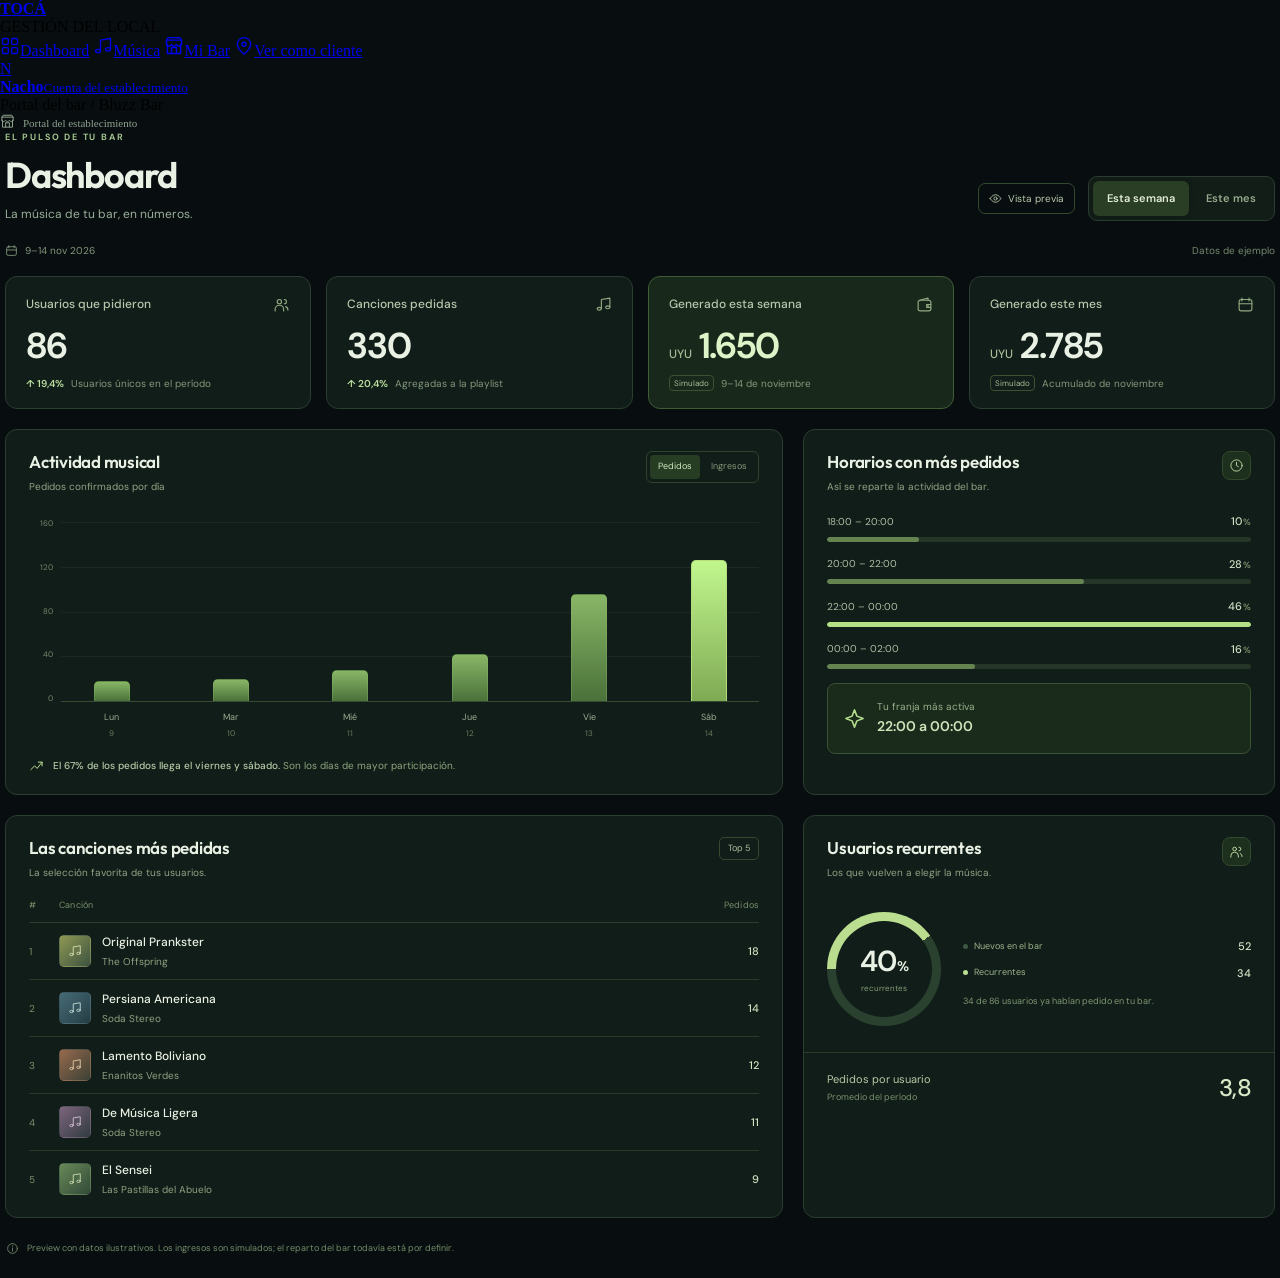
==== web/prototypes/bar-dashboard/index.html @ 9c39b64e "Add interactive preview of the venue metrics dashboard" ====
<!doctype html>
<html lang="es">
<head>
  <meta charset="utf-8">
  <meta name="viewport" content="width=device-width,initial-scale=1,viewport-fit=cover">
  <meta name="theme-color" content="#080e10">
  <title>Dashboard del bar · Preview TOCÁ</title>
  <link rel="icon" href="/assets/icon.svg">
  <link rel="stylesheet" href="/styles.css">
  <link rel="stylesheet" href="/toca.css?v=admin-width-1">
  <link rel="stylesheet" href="styles.css">
</head>
<body>
  <div class="toca-admin-frame">
    <aside class="toca-admin-sidebar" aria-label="Portal del bar">
      <a class="toca-brand" href="/#/explore"><img src="/assets/icon.svg" alt=""><strong>TOCÁ</strong></a>
      <div class="toca-nav-caption">GESTIÓN DEL LOCAL</div>
      <nav class="toca-admin-menu">
        <a class="selected" href="./" aria-current="page"><span data-icon="dashboard"></span>Dashboard</a>
        <a href="/#/admin/music"><span data-icon="music"></span>Música</a>
        <a href="/#/admin/profile"><span data-icon="bar"></span>Mi Bar</a>
        <a href="/#/explore"><span data-icon="pin"></span>Ver como cliente</a>
      </nav>
      <div class="toca-admin-session"><a class="toca-admin-bottom toca-account-trigger" href="/#/admin/account"><span class="toca-admin-avatar">N</span><div><strong>Nacho</strong><small>Cuenta del establecimiento</small></div></a></div>
    </aside>
    <div class="toca-admin-body">
      <header class="toca-admin-top"><div class="toca-admin-breadcrumb">Portal del bar <span>/</span> Bluzz Bar</div><div class="ba-portal-label"><span data-icon="bar"></span>Portal del establecimiento</div></header>
      <main class="toca-admin-content">
        <div class="ba-page">
          <div class="ba-heading">
            <div><div class="ba-eyebrow">EL PULSO DE TU BAR</div><h1>Dashboard</h1><p>La música de tu bar, en números.</p></div>
            <div class="ba-heading-tools"><span class="ba-preview"><span data-icon="eye"></span>Vista previa</span><div class="ba-period" role="group" aria-label="Período de actividad"><button type="button" data-period="week" aria-pressed="true">Esta semana</button><button type="button" data-period="month" aria-pressed="false">Este mes</button></div></div>
          </div>
          <div class="ba-context"><span><span data-icon="calendar"></span><span data-date-range></span></span><span>Datos de ejemplo</span></div>
          <section class="ba-kpis" aria-label="Métricas principales" id="kpis"></section>
          <div class="ba-main-grid">
            <section class="ba-panel ba-activity" aria-labelledby="activity-title">
              <header class="ba-panel-heading"><div><h2 id="activity-title">Actividad musical</h2><p data-chart-subtitle>Pedidos confirmados por día</p></div><div class="ba-metric-switch" role="group" aria-label="Métrica del gráfico"><button type="button" data-chart-metric="requests" aria-pressed="true">Pedidos</button><button type="button" data-chart-metric="income" aria-pressed="false">Ingresos</button></div></header>
              <div class="ba-chart" id="activity-chart" aria-label="Evolución diaria"></div>
              <div class="ba-chart-insight"><span data-icon="trend"></span><p data-chart-insight></p></div>
            </section>
            <section class="ba-panel ba-hours" aria-labelledby="hours-title"><header class="ba-panel-heading"><div><h2 id="hours-title">Horarios con más pedidos</h2><p>Así se reparte la actividad del bar.</p></div><span class="ba-panel-icon" data-icon="clock"></span></header><div id="hours"></div><div class="ba-hours-note"><span data-icon="spark"></span><span>Tu franja más activa<br><strong>22:00 a 00:00</strong></span></div></section>
          </div>
          <div class="ba-bottom-grid">
            <section class="ba-panel" aria-labelledby="songs-title"><header class="ba-panel-heading"><div><h2 id="songs-title">Las canciones más pedidas</h2><p>La selección favorita de tus usuarios.</p></div><span class="ba-tag">Top 5</span></header><div class="ba-song-table"><div class="ba-song-table-head"><span>#</span><span>Canción</span><span>Pedidos</span></div><div id="top-songs"></div></div></section>
            <section class="ba-panel ba-audience" aria-labelledby="audience-title"><header class="ba-panel-heading"><div><h2 id="audience-title">Usuarios recurrentes</h2><p>Los que vuelven a elegir la música.</p></div><span class="ba-panel-icon" data-icon="users"></span></header><div id="audience"></div></section>
          </div>
          <footer class="ba-note"><span data-icon="info"></span><p>Preview con datos ilustrativos. Los ingresos son simulados; el reparto del bar todavía está por definir.</p></footer>
        </div>
      </main>
    </div>
  </div>
  <nav class="ba-mobile-nav" aria-label="Portal del bar"><a class="selected" href="./" aria-current="page"><span data-icon="dashboard"></span>Dashboard</a><a href="/#/admin/music"><span data-icon="music"></span>Música</a><a href="/#/admin/profile"><span data-icon="bar"></span>Mi Bar</a></nav>
  <script src="app.js"></script>
</body>
</html>
---- web/prototypes/bar-dashboard/styles.css ----
@import url('https://fonts.googleapis.com/css2?family=DM+Sans:wght@400;500;600;650;700;800&family=Outfit:wght@500;600;650;700;800&display=swap');

body{margin:0;background:#080e10}.ba-page{--ba-panel:#111d18;--ba-line:#2b3c30;--ba-text:#e9f1e5;--ba-muted:#9aae99;--ba-accent:#c1f68d;max-width:var(--admin-page-width,1270px);margin:auto;color:var(--ba-text);font:14px/1.5 'DM Sans',sans-serif;min-width:0;padding-bottom:20px}.ba-page *{box-sizing:border-box}.ba-page h1,.ba-page h2,.ba-page p{margin:0}.ba-page button{font:inherit;cursor:pointer}.ba-page svg{display:block;flex:none}.ba-page [hidden]{display:none!important}.ba-page :is(button,a):focus-visible{outline:2px solid var(--ba-accent);outline-offset:4px}.toca-admin-sidebar svg{display:block;width:20px;height:20px}.toca-admin-menu a>span{display:inline-flex}.ba-portal-label{display:flex;align-items:center;gap:8px;color:#8ea28e;font-size:11px}.ba-portal-label svg{width:15px;height:15px}.ba-heading{display:flex;align-items:end;justify-content:space-between;gap:24px;margin-bottom:20px}.ba-eyebrow{font-size:9px;font-weight:650;letter-spacing:1.8px;color:#a9ca92}.ba-heading h1{font:650 36px/1.15 'Outfit','DM Sans',sans-serif;letter-spacing:-1.2px;margin:9px 0 10px}.ba-heading p{font-size:12px;color:var(--ba-muted)}.ba-heading-tools{display:flex;align-items:center;gap:13px;padding-bottom:2px}.ba-preview{display:inline-flex;align-items:center;gap:6px;padding:7px 10px;border:1px solid #34482e;border-radius:7px;font-size:10px;color:#b8c8ab;white-space:nowrap}.ba-preview svg{width:13px;height:13px}.ba-period{display:flex;gap:3px;padding:4px;background:#111d16;border:1px solid var(--ba-line);border-radius:9px}.ba-period button{border:0;background:none;color:#97ab8e;font-size:11px;font-weight:600;padding:9px 14px;border-radius:6px;white-space:nowrap}.ba-period button[aria-pressed=true]{color:#e2edda;background:#2a3e25;box-shadow:0 1px 5px #0002}.ba-period button:hover{color:#e5f3dc}.ba-context{display:flex;align-items:center;justify-content:space-between;color:#82977b;font-size:10px;margin-bottom:18px}.ba-context>span:first-child{display:flex;align-items:center;gap:7px}.ba-context svg{width:13px;height:13px}.ba-context>span:last-child{color:#74886d}

.ba-kpis{display:grid;grid-template-columns:repeat(4,minmax(0,1fr));gap:15px;margin-bottom:20px}.ba-kpi{min-width:0;padding:19px 20px 17px;border:1px solid var(--ba-line);border-radius:12px;background:var(--ba-panel)}.ba-kpi-highlight{background:#18291b;border-color:#405c34}.ba-kpi-top{display:flex;align-items:start;justify-content:space-between;gap:10px}.ba-kpi-top h2{font:500 12px/1.4 'DM Sans',sans-serif;color:#b7c8ae;letter-spacing:0}.ba-kpi-top>span{display:grid;place-items:center;color:#92aa81}.ba-kpi-top svg{width:17px;height:17px}.ba-value{display:flex;align-items:baseline;gap:7px;margin:12px 0 9px;font-size:36px;font-weight:650;letter-spacing:-1.2px;line-height:1.15;font-variant-numeric:tabular-nums;white-space:nowrap}.ba-value small{font-size:12px;letter-spacing:.2px;font-weight:500;color:#a5bc98}.ba-kpi-highlight .ba-value{color:#dcf4c7}.ba-kpi-detail{display:flex;align-items:center;flex-wrap:wrap;gap:5px 7px;font-size:10px;color:#82987c;min-height:16px}.ba-growth{color:#bcdf9e;font-size:10px;font-weight:600;white-space:nowrap}.ba-simulated{color:#a7bc96;border:1px solid #3b5131;border-radius:4px;padding:1px 4px;font-size:8px}

.ba-main-grid,.ba-bottom-grid{display:grid;grid-template-columns:minmax(0,1.65fr) minmax(0,1fr);gap:20px;margin-bottom:20px}.ba-panel{min-width:0;border:1px solid var(--ba-line);background:var(--ba-panel);border-radius:12px}.ba-panel-heading{display:flex;align-items:start;justify-content:space-between;gap:15px;padding:21px 23px 18px}.ba-panel-heading h2{font:600 17px/1.35 'Outfit','DM Sans',sans-serif;letter-spacing:-.25px}.ba-panel-heading p{margin-top:5px;font-size:10px;line-height:1.6;color:#8fa386}.ba-panel-icon{display:grid;place-items:center;width:29px;height:29px;background:#1d301d;border:1px solid #34482d;border-radius:8px;color:#b5d09d}.ba-panel-icon svg{width:15px;height:15px}.ba-metric-switch{display:flex;gap:3px;border:1px solid #2e432d;border-radius:6px;padding:3px}.ba-metric-switch button{padding:5px 8px;border:0;background:transparent;border-radius:4px;color:#82977a;font-size:9px}.ba-metric-switch button[aria-pressed=true]{color:#d1e6bf;background:#263c23}.ba-tag{display:inline-flex;align-items:center;padding:4px 8px;border:1px solid #35492e;border-radius:5px;color:#acbf9f;font-size:9px}

.ba-chart{display:grid;grid-template-columns:32px minmax(0,1fr);gap:8px;padding:4px 23px 0 15px}.ba-y-axis{display:flex;flex-direction:column;justify-content:space-between;align-items:end;height:187px;color:#73876e;font-size:8px;font-variant-numeric:tabular-nums;padding-top:0}.ba-chart-content{min-width:0}.ba-plot{position:relative;display:grid;grid-template-columns:repeat(var(--days),minmax(0,1fr));gap:clamp(5px,1.5vw,18px);height:180px;margin-top:5px;border-bottom:1px solid #374a32;background:repeating-linear-gradient(to top,transparent 0,transparent calc(25% - 1px),#2b3d2c66 calc(25% - 1px),#2b3d2c66 25%)}.ba-bar-column{display:flex;align-items:end;justify-content:center;min-width:0}.ba-page .ba-bar{position:relative;width:min(100%,36px);height:max(4px,var(--height));padding:0;border:1px solid #8cba6655;border-bottom:0;border-radius:5px 5px 0 0;background:linear-gradient(0deg,#4a713a,#88b666);transition:filter 130ms ease}.ba-page .ba-bar-peak{background:linear-gradient(0deg,#7faa54,#c1f68d);border-color:#b4de7c}.ba-page .ba-bar:hover,.ba-page .ba-bar:focus-visible{filter:brightness(1.25)}.ba-page .ba-bar:focus-visible{outline-offset:2px}.ba-x-axis{display:grid;grid-template-columns:repeat(var(--days),minmax(0,1fr));gap:clamp(5px,1.5vw,18px);margin-top:9px;text-align:center;font-size:9px;color:#9aac91}.ba-x-axis small{display:block;font-size:8px;color:#667d5e;margin-top:2px}.ba-chart-insight{display:flex;align-items:start;gap:9px;padding:18px 23px 20px;color:#8da57f;font-size:10px;line-height:1.7}.ba-chart-insight svg{width:15px;height:15px;margin-top:2px;color:#bddf9b}.ba-chart-insight strong{font-weight:500;color:#b5cba7}.ba-tooltip{position:absolute;z-index:3;transform:translateX(-50%);width:max-content;max-width:180px;padding:9px 11px;border:1px solid #4b6540;border-radius:7px;background:#21331f;box-shadow:0 5px 20px #0005;font-size:10px;pointer-events:none;color:#c7dbb8}.ba-tooltip strong,.ba-tooltip span{display:block}.ba-tooltip strong{font-weight:600;color:#e9f4df;margin-bottom:3px}

#hours{padding:0 23px}.ba-hour{margin:0 0 14px}.ba-hour>div:first-child{display:flex;align-items:center;justify-content:space-between;margin-bottom:7px;font-size:10px;color:#afc0a6}.ba-hour strong{font-size:11px;font-weight:500;color:#cfdfc3;font-variant-numeric:tabular-nums}.ba-hour strong small{font-size:9px;margin-left:1px;color:#829b75}.ba-hour-track{height:5px;background:#253527;border-radius:5px;overflow:hidden}.ba-hour-track>span{display:block;height:100%;background:#658450;border-radius:5px}.ba-hour-track>.peak{background:#b4df85}.ba-hours-note{display:flex;align-items:center;gap:11px;padding:14px 15px;margin:8px 23px 20px;border:1px solid #3b5330;border-radius:8px;background:#1a2b1b;color:#98b08b;font-size:10px;line-height:1.7}.ba-hours-note svg{width:23px;height:23px;color:#b6dc8e}.ba-hours-note strong{display:block;color:#d0e4bb;font-weight:600;font-size:14px}

.ba-song-table{padding:0 23px 10px}.ba-song-table-head,.ba-song-row{display:grid;grid-template-columns:18px minmax(0,1fr) 48px;gap:12px;align-items:center}.ba-song-table-head{font-size:9px;letter-spacing:.2px;color:#748d6c;padding-bottom:10px;border-bottom:1px solid #2c3d2d}.ba-song-table-head>span:last-child{text-align:right}.ba-song-row{padding:10px 0;border-bottom:1px solid #273b2b}.ba-song-row:last-child{border-bottom:0}.ba-rank{font-size:10px;color:#78916e;font-variant-numeric:tabular-nums}.ba-song-info{display:flex;align-items:center;gap:11px;min-width:0}.ba-song-info>div:last-child{min-width:0}.ba-song-info strong{display:block;font-size:12px;font-weight:500;white-space:nowrap;text-overflow:ellipsis;overflow:hidden}.ba-song-info small{display:block;font-size:10px;color:#8ea282;margin-top:3px;white-space:nowrap;overflow:hidden;text-overflow:ellipsis}.ba-record{display:grid;place-items:center;flex:none;width:32px;height:32px;border-radius:5px;background:linear-gradient(135deg,#8e9853,#3d5341);color:#e1e8b6;border:1px solid #ffffff0c}.ba-record svg{width:14px;height:14px;opacity:.9}.ba-record-1{background:linear-gradient(135deg,#456b77,#263d43);color:#c8e7e0}.ba-record-2{background:linear-gradient(135deg,#966a4d,#3c4035);color:#ecd1ad}.ba-record-3{background:linear-gradient(135deg,#7c647d,#323c40);color:#dac9df}.ba-record-4{background:linear-gradient(135deg,#698958,#314a38);color:#d7e3b6}.ba-song-count{text-align:right;font-size:11px;font-weight:500;color:#cfe3bf;font-variant-numeric:tabular-nums}.ba-audience-main{display:flex;align-items:center;gap:22px;padding:13px 23px 26px}.ba-donut{width:114px;height:114px;flex:none;padding:9px;border-radius:50%;background:conic-gradient(#badd8f var(--percentage),#2b4130 0);transform:rotate(-90deg)}.ba-donut>div{display:flex;align-items:center;justify-content:center;flex-direction:column;width:100%;height:100%;border-radius:50%;background:#111d18;transform:rotate(90deg)}.ba-donut strong{font-size:29px;font-weight:600;letter-spacing:-1px;line-height:1.2}.ba-donut strong small{font-size:14px;margin-left:1px;letter-spacing:0}.ba-donut>div>span{font-size:8px;color:#849e77;margin-top:3px}.ba-audience-legend{flex:1;min-width:0}.ba-audience-legend>div{display:flex;gap:6px;align-items:center;font-size:9px;margin:10px 0;color:#9db48e}.ba-audience-legend i{width:5px;height:5px;border-radius:50%;background:#3c5841;flex:none}.ba-audience-legend .returning{background:#badd8f}.ba-audience-legend strong{margin-left:auto;font-size:11px;font-weight:500;color:#d6e5c9}.ba-audience-legend p{font-size:9px;line-height:1.8;color:#7e9773;margin-top:12px}.ba-average{display:flex;justify-content:space-between;align-items:center;padding:17px 23px;border-top:1px solid #2b3c2c}.ba-average span{display:block;font-size:11px;color:#b5cba6}.ba-average small{display:block;font-size:9px;color:#78916e;margin-top:3px}.ba-average strong{font-size:24px;font-weight:500;color:#d8e9c7;letter-spacing:-.7px}.ba-note{display:flex;gap:8px;align-items:start;color:#738c6a;font-size:9px;line-height:1.8;padding:2px 1px}.ba-note svg{width:13px;height:13px;margin-top:2px}.ba-mobile-nav{display:none}

@media(min-width:1600px){.ba-heading h1{font-size:40px}.ba-plot{height:207px}.ba-y-axis{height:214px}.ba-audience-main{gap:28px}.ba-kpi{padding:23px}.ba-value{font-size:40px}}
@media(max-width:1150px){.ba-kpis{gap:11px}.ba-kpi{padding:16px 15px}.ba-kpi-top h2{font-size:11px}.ba-value{font-size:31px}.ba-main-grid,.ba-bottom-grid{grid-template-columns:minmax(0,1.4fr) minmax(0,1fr);gap:14px}.ba-panel-heading{padding:19px 17px 16px}.ba-panel-heading h2{font-size:15px}.ba-panel-heading p{font-size:9px}.ba-audience-main{padding:12px 17px 23px;gap:13px}.ba-donut{width:94px;height:94px;padding:8px}.ba-donut strong{font-size:25px}.ba-heading-tools{gap:8px}.ba-period button{padding:8px 10px}.ba-preview{font-size:9px}}
@media(max-width:1000px){.ba-kpis{grid-template-columns:repeat(2,minmax(0,1fr))}.ba-heading-tools{align-items:end;flex-direction:column}.ba-context{margin-top:5px}.ba-main-grid,.ba-bottom-grid{grid-template-columns:minmax(0,1fr)}.ba-hours{display:grid;grid-template-columns:1fr 1fr}.ba-hours>.ba-panel-heading{grid-column:1/-1;padding-bottom:13px}.ba-hours-note{align-self:center;margin:0 20px 18px 0}.ba-audience-main{padding:12px 23px 26px;gap:30px}.ba-donut{width:114px;height:114px}.ba-audience-legend{max-width:320px}.ba-heading h1{font-size:33px}}
@media(max-width:760px){.toca-admin-content{padding:26px 18px 100px!important}.toca-admin-top{padding:0 18px}.ba-portal-label{display:none}.ba-heading{gap:12px;align-items:start;margin-bottom:17px}.ba-heading h1{font-size:30px;margin:8px 0}.ba-heading p{font-size:11px;max-width:190px}.ba-eyebrow{font-size:8px;letter-spacing:1.3px}.ba-heading-tools{gap:8px}.ba-preview{padding:5px 7px;font-size:8px}.ba-preview svg{width:11px;height:11px}.ba-period{gap:0;padding:3px}.ba-period button{font-size:9px;padding:8px 9px}.ba-context{font-size:9px}.ba-context svg{width:12px;height:12px}.ba-kpis{gap:10px;margin-bottom:14px}.ba-kpi{padding:15px 14px}.ba-kpi-top h2{font-size:11px;max-width:110px}.ba-kpi-top svg{width:14px;height:14px}.ba-value{font-size:30px;margin:11px 0 9px;gap:5px}.ba-value small{font-size:10px}.ba-kpi-detail{font-size:9px;gap:4px 5px}.ba-growth{font-size:9px}.ba-main-grid,.ba-bottom-grid{gap:14px;margin-bottom:14px}.ba-panel-heading{padding:18px 16px 16px;gap:10px}.ba-panel-heading h2{font-size:16px}.ba-panel-heading p{font-size:10px}.ba-metric-switch button{font-size:9px;padding:5px 7px}.ba-chart{padding-right:17px;padding-left:7px;grid-template-columns:25px minmax(0,1fr);gap:8px}.ba-plot{height:175px;gap:8px}.ba-y-axis{height:182px}.ba-x-axis{gap:8px}.ba-chart-insight{padding:17px 17px 19px;font-size:10px}.ba-hours{display:block}.ba-hours-note{margin:6px 17px 18px;padding:12px 14px}.ba-hours-note>span:last-child{display:flex;gap:12px;align-items:center;justify-content:space-between;flex:1}.ba-hours-note br{display:none}.ba-hours-note strong{font-size:13px;white-space:nowrap}#hours{padding:0 17px}.ba-hour{margin-bottom:14px}.ba-hour>div:first-child{font-size:11px}.ba-song-table{padding:0 16px 10px}.ba-song-info strong{font-size:12px}.ba-song-info small{font-size:10px}.ba-song-row{padding:11px 0}.ba-song-table-head{font-size:9px}.ba-song-count{font-size:12px}.ba-record{width:34px;height:34px}.ba-audience-main{gap:22px;padding:12px 21px 25px}.ba-audience-legend>div{font-size:10px}.ba-audience-legend p{font-size:10px}.ba-average{padding:17px 20px}.ba-note{font-size:9px;padding:5px 0}.ba-mobile-nav{position:fixed;bottom:0;left:0;right:0;z-index:100;display:flex;justify-content:space-around;gap:20px;padding:11px 20px max(13px,env(safe-area-inset-bottom));background:#0d1714ed;border-top:1px solid #30422f;backdrop-filter:blur(18px)}.ba-mobile-nav a{display:flex;flex-direction:column;align-items:center;gap:5px;font-size:9px;color:#8da382}.ba-mobile-nav svg{display:block;width:20px;height:20px}.ba-mobile-nav .selected{color:#c1f68d}}
@media(max-width:370px){.toca-admin-content{padding-left:14px!important;padding-right:14px!important}.ba-heading h1{font-size:28px}.ba-heading p{max-width:155px}.ba-period button{padding:8px 6px;font-size:8px}.ba-preview{font-size:8px}.ba-value{font-size:26px}.ba-kpi{padding:13px 11px}.ba-kpi-top svg{width:12px;height:12px}.ba-kpi-top h2{font-size:9px}.ba-audience-main{gap:15px;padding-left:17px;padding-right:17px}.ba-donut{width:98px;height:98px}.ba-panel-heading h2{font-size:14px}.ba-record{width:30px;height:30px}.ba-song-info{gap:8px}.ba-song-info strong{font-size:11px}.ba-metric-switch button{font-size:8px}.ba-note{font-size:8px}}
@media(prefers-reduced-motion:reduce){.ba-page *{transition:none!important}}
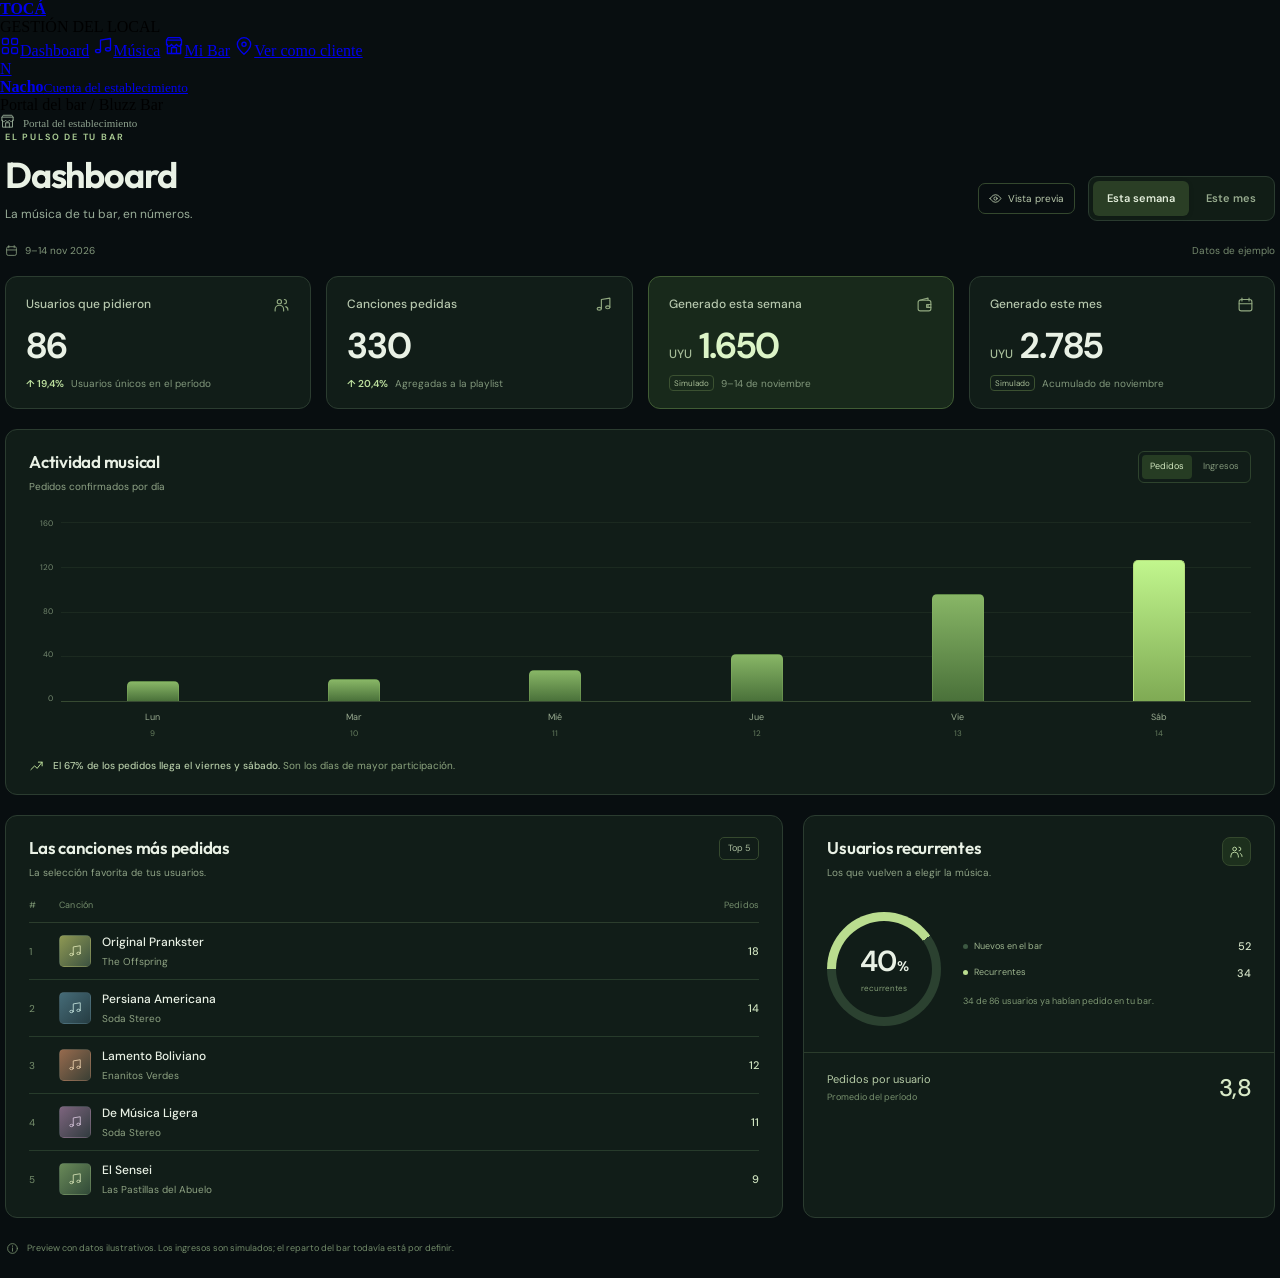
==== commit a973b3df: "Remove hourly breakdown from the dashboard preview" ====
--- a/web/prototypes/bar-dashboard/index.html
+++ b/web/prototypes/bar-dashboard/index.html
@@ -8,7 +8,7 @@
   <link rel="icon" href="/assets/icon.svg">
   <link rel="stylesheet" href="/styles.css">
   <link rel="stylesheet" href="/toca.css?v=admin-width-1">
-  <link rel="stylesheet" href="styles.css">
+  <link rel="stylesheet" href="styles.css?v=2">
 </head>
 <body>
   <div class="toca-admin-frame">
@@ -39,7 +39,6 @@
               <div class="ba-chart" id="activity-chart" aria-label="Evolución diaria"></div>
               <div class="ba-chart-insight"><span data-icon="trend"></span><p data-chart-insight></p></div>
             </section>
-            <section class="ba-panel ba-hours" aria-labelledby="hours-title"><header class="ba-panel-heading"><div><h2 id="hours-title">Horarios con más pedidos</h2><p>Así se reparte la actividad del bar.</p></div><span class="ba-panel-icon" data-icon="clock"></span></header><div id="hours"></div><div class="ba-hours-note"><span data-icon="spark"></span><span>Tu franja más activa<br><strong>22:00 a 00:00</strong></span></div></section>
           </div>
           <div class="ba-bottom-grid">
             <section class="ba-panel" aria-labelledby="songs-title"><header class="ba-panel-heading"><div><h2 id="songs-title">Las canciones más pedidas</h2><p>La selección favorita de tus usuarios.</p></div><span class="ba-tag">Top 5</span></header><div class="ba-song-table"><div class="ba-song-table-head"><span>#</span><span>Canción</span><span>Pedidos</span></div><div id="top-songs"></div></div></section>
@@ -51,6 +50,6 @@
     </div>
   </div>
   <nav class="ba-mobile-nav" aria-label="Portal del bar"><a class="selected" href="./" aria-current="page"><span data-icon="dashboard"></span>Dashboard</a><a href="/#/admin/music"><span data-icon="music"></span>Música</a><a href="/#/admin/profile"><span data-icon="bar"></span>Mi Bar</a></nav>
-  <script src="app.js"></script>
+  <script src="app.js?v=2"></script>
 </body>
 </html>
--- a/web/prototypes/bar-dashboard/styles.css
+++ b/web/prototypes/bar-dashboard/styles.css
@@ -4,17 +4,17 @@
 
 .ba-kpis{display:grid;grid-template-columns:repeat(4,minmax(0,1fr));gap:15px;margin-bottom:20px}.ba-kpi{min-width:0;padding:19px 20px 17px;border:1px solid var(--ba-line);border-radius:12px;background:var(--ba-panel)}.ba-kpi-highlight{background:#18291b;border-color:#405c34}.ba-kpi-top{display:flex;align-items:start;justify-content:space-between;gap:10px}.ba-kpi-top h2{font:500 12px/1.4 'DM Sans',sans-serif;color:#b7c8ae;letter-spacing:0}.ba-kpi-top>span{display:grid;place-items:center;color:#92aa81}.ba-kpi-top svg{width:17px;height:17px}.ba-value{display:flex;align-items:baseline;gap:7px;margin:12px 0 9px;font-size:36px;font-weight:650;letter-spacing:-1.2px;line-height:1.15;font-variant-numeric:tabular-nums;white-space:nowrap}.ba-value small{font-size:12px;letter-spacing:.2px;font-weight:500;color:#a5bc98}.ba-kpi-highlight .ba-value{color:#dcf4c7}.ba-kpi-detail{display:flex;align-items:center;flex-wrap:wrap;gap:5px 7px;font-size:10px;color:#82987c;min-height:16px}.ba-growth{color:#bcdf9e;font-size:10px;font-weight:600;white-space:nowrap}.ba-simulated{color:#a7bc96;border:1px solid #3b5131;border-radius:4px;padding:1px 4px;font-size:8px}
 
-.ba-main-grid,.ba-bottom-grid{display:grid;grid-template-columns:minmax(0,1.65fr) minmax(0,1fr);gap:20px;margin-bottom:20px}.ba-panel{min-width:0;border:1px solid var(--ba-line);background:var(--ba-panel);border-radius:12px}.ba-panel-heading{display:flex;align-items:start;justify-content:space-between;gap:15px;padding:21px 23px 18px}.ba-panel-heading h2{font:600 17px/1.35 'Outfit','DM Sans',sans-serif;letter-spacing:-.25px}.ba-panel-heading p{margin-top:5px;font-size:10px;line-height:1.6;color:#8fa386}.ba-panel-icon{display:grid;place-items:center;width:29px;height:29px;background:#1d301d;border:1px solid #34482d;border-radius:8px;color:#b5d09d}.ba-panel-icon svg{width:15px;height:15px}.ba-metric-switch{display:flex;gap:3px;border:1px solid #2e432d;border-radius:6px;padding:3px}.ba-metric-switch button{padding:5px 8px;border:0;background:transparent;border-radius:4px;color:#82977a;font-size:9px}.ba-metric-switch button[aria-pressed=true]{color:#d1e6bf;background:#263c23}.ba-tag{display:inline-flex;align-items:center;padding:4px 8px;border:1px solid #35492e;border-radius:5px;color:#acbf9f;font-size:9px}
+.ba-main-grid,.ba-bottom-grid{display:grid;gap:20px;margin-bottom:20px}.ba-main-grid{grid-template-columns:minmax(0,1fr)}.ba-bottom-grid{grid-template-columns:minmax(0,1.65fr) minmax(0,1fr)}.ba-panel{min-width:0;border:1px solid var(--ba-line);background:var(--ba-panel);border-radius:12px}.ba-panel-heading{display:flex;align-items:start;justify-content:space-between;gap:15px;padding:21px 23px 18px}.ba-panel-heading h2{font:600 17px/1.35 'Outfit','DM Sans',sans-serif;letter-spacing:-.25px}.ba-panel-heading p{margin-top:5px;font-size:10px;line-height:1.6;color:#8fa386}.ba-panel-icon{display:grid;place-items:center;width:29px;height:29px;background:#1d301d;border:1px solid #34482d;border-radius:8px;color:#b5d09d}.ba-panel-icon svg{width:15px;height:15px}.ba-metric-switch{display:flex;gap:3px;border:1px solid #2e432d;border-radius:6px;padding:3px}.ba-metric-switch button{padding:5px 8px;border:0;background:transparent;border-radius:4px;color:#82977a;font-size:9px}.ba-metric-switch button[aria-pressed=true]{color:#d1e6bf;background:#263c23}.ba-tag{display:inline-flex;align-items:center;padding:4px 8px;border:1px solid #35492e;border-radius:5px;color:#acbf9f;font-size:9px}
 
-.ba-chart{display:grid;grid-template-columns:32px minmax(0,1fr);gap:8px;padding:4px 23px 0 15px}.ba-y-axis{display:flex;flex-direction:column;justify-content:space-between;align-items:end;height:187px;color:#73876e;font-size:8px;font-variant-numeric:tabular-nums;padding-top:0}.ba-chart-content{min-width:0}.ba-plot{position:relative;display:grid;grid-template-columns:repeat(var(--days),minmax(0,1fr));gap:clamp(5px,1.5vw,18px);height:180px;margin-top:5px;border-bottom:1px solid #374a32;background:repeating-linear-gradient(to top,transparent 0,transparent calc(25% - 1px),#2b3d2c66 calc(25% - 1px),#2b3d2c66 25%)}.ba-bar-column{display:flex;align-items:end;justify-content:center;min-width:0}.ba-page .ba-bar{position:relative;width:min(100%,36px);height:max(4px,var(--height));padding:0;border:1px solid #8cba6655;border-bottom:0;border-radius:5px 5px 0 0;background:linear-gradient(0deg,#4a713a,#88b666);transition:filter 130ms ease}.ba-page .ba-bar-peak{background:linear-gradient(0deg,#7faa54,#c1f68d);border-color:#b4de7c}.ba-page .ba-bar:hover,.ba-page .ba-bar:focus-visible{filter:brightness(1.25)}.ba-page .ba-bar:focus-visible{outline-offset:2px}.ba-x-axis{display:grid;grid-template-columns:repeat(var(--days),minmax(0,1fr));gap:clamp(5px,1.5vw,18px);margin-top:9px;text-align:center;font-size:9px;color:#9aac91}.ba-x-axis small{display:block;font-size:8px;color:#667d5e;margin-top:2px}.ba-chart-insight{display:flex;align-items:start;gap:9px;padding:18px 23px 20px;color:#8da57f;font-size:10px;line-height:1.7}.ba-chart-insight svg{width:15px;height:15px;margin-top:2px;color:#bddf9b}.ba-chart-insight strong{font-weight:500;color:#b5cba7}.ba-tooltip{position:absolute;z-index:3;transform:translateX(-50%);width:max-content;max-width:180px;padding:9px 11px;border:1px solid #4b6540;border-radius:7px;background:#21331f;box-shadow:0 5px 20px #0005;font-size:10px;pointer-events:none;color:#c7dbb8}.ba-tooltip strong,.ba-tooltip span{display:block}.ba-tooltip strong{font-weight:600;color:#e9f4df;margin-bottom:3px}
+.ba-chart{display:grid;grid-template-columns:32px minmax(0,1fr);gap:8px;padding:4px 23px 0 15px}.ba-y-axis{display:flex;flex-direction:column;justify-content:space-between;align-items:end;height:187px;color:#73876e;font-size:8px;font-variant-numeric:tabular-nums;padding-top:0}.ba-chart-content{min-width:0}.ba-plot{position:relative;display:grid;grid-template-columns:repeat(var(--days),minmax(0,1fr));gap:clamp(5px,1.5vw,18px);height:180px;margin-top:5px;border-bottom:1px solid #374a32;background:repeating-linear-gradient(to top,transparent 0,transparent calc(25% - 1px),#2b3d2c66 calc(25% - 1px),#2b3d2c66 25%)}.ba-bar-column{display:flex;align-items:end;justify-content:center;min-width:0}.ba-page .ba-bar{position:relative;width:min(100%,52px);height:max(4px,var(--height));padding:0;border:1px solid #8cba6655;border-bottom:0;border-radius:5px 5px 0 0;background:linear-gradient(0deg,#4a713a,#88b666);transition:filter 130ms ease}.ba-page .ba-bar-peak{background:linear-gradient(0deg,#7faa54,#c1f68d);border-color:#b4de7c}.ba-page .ba-bar:hover,.ba-page .ba-bar:focus-visible{filter:brightness(1.25)}.ba-page .ba-bar:focus-visible{outline-offset:2px}.ba-x-axis{display:grid;grid-template-columns:repeat(var(--days),minmax(0,1fr));gap:clamp(5px,1.5vw,18px);margin-top:9px;text-align:center;font-size:9px;color:#9aac91}.ba-x-axis small{display:block;font-size:8px;color:#667d5e;margin-top:2px}.ba-chart-insight{display:flex;align-items:start;gap:9px;padding:18px 23px 20px;color:#8da57f;font-size:10px;line-height:1.7}.ba-chart-insight svg{width:15px;height:15px;margin-top:2px;color:#bddf9b}.ba-chart-insight strong{font-weight:500;color:#b5cba7}.ba-tooltip{position:absolute;z-index:3;transform:translateX(-50%);width:max-content;max-width:180px;padding:9px 11px;border:1px solid #4b6540;border-radius:7px;background:#21331f;box-shadow:0 5px 20px #0005;font-size:10px;pointer-events:none;color:#c7dbb8}.ba-tooltip strong,.ba-tooltip span{display:block}.ba-tooltip strong{font-weight:600;color:#e9f4df;margin-bottom:3px}
 
-#hours{padding:0 23px}.ba-hour{margin:0 0 14px}.ba-hour>div:first-child{display:flex;align-items:center;justify-content:space-between;margin-bottom:7px;font-size:10px;color:#afc0a6}.ba-hour strong{font-size:11px;font-weight:500;color:#cfdfc3;font-variant-numeric:tabular-nums}.ba-hour strong small{font-size:9px;margin-left:1px;color:#829b75}.ba-hour-track{height:5px;background:#253527;border-radius:5px;overflow:hidden}.ba-hour-track>span{display:block;height:100%;background:#658450;border-radius:5px}.ba-hour-track>.peak{background:#b4df85}.ba-hours-note{display:flex;align-items:center;gap:11px;padding:14px 15px;margin:8px 23px 20px;border:1px solid #3b5330;border-radius:8px;background:#1a2b1b;color:#98b08b;font-size:10px;line-height:1.7}.ba-hours-note svg{width:23px;height:23px;color:#b6dc8e}.ba-hours-note strong{display:block;color:#d0e4bb;font-weight:600;font-size:14px}
+
 
 .ba-song-table{padding:0 23px 10px}.ba-song-table-head,.ba-song-row{display:grid;grid-template-columns:18px minmax(0,1fr) 48px;gap:12px;align-items:center}.ba-song-table-head{font-size:9px;letter-spacing:.2px;color:#748d6c;padding-bottom:10px;border-bottom:1px solid #2c3d2d}.ba-song-table-head>span:last-child{text-align:right}.ba-song-row{padding:10px 0;border-bottom:1px solid #273b2b}.ba-song-row:last-child{border-bottom:0}.ba-rank{font-size:10px;color:#78916e;font-variant-numeric:tabular-nums}.ba-song-info{display:flex;align-items:center;gap:11px;min-width:0}.ba-song-info>div:last-child{min-width:0}.ba-song-info strong{display:block;font-size:12px;font-weight:500;white-space:nowrap;text-overflow:ellipsis;overflow:hidden}.ba-song-info small{display:block;font-size:10px;color:#8ea282;margin-top:3px;white-space:nowrap;overflow:hidden;text-overflow:ellipsis}.ba-record{display:grid;place-items:center;flex:none;width:32px;height:32px;border-radius:5px;background:linear-gradient(135deg,#8e9853,#3d5341);color:#e1e8b6;border:1px solid #ffffff0c}.ba-record svg{width:14px;height:14px;opacity:.9}.ba-record-1{background:linear-gradient(135deg,#456b77,#263d43);color:#c8e7e0}.ba-record-2{background:linear-gradient(135deg,#966a4d,#3c4035);color:#ecd1ad}.ba-record-3{background:linear-gradient(135deg,#7c647d,#323c40);color:#dac9df}.ba-record-4{background:linear-gradient(135deg,#698958,#314a38);color:#d7e3b6}.ba-song-count{text-align:right;font-size:11px;font-weight:500;color:#cfe3bf;font-variant-numeric:tabular-nums}.ba-audience-main{display:flex;align-items:center;gap:22px;padding:13px 23px 26px}.ba-donut{width:114px;height:114px;flex:none;padding:9px;border-radius:50%;background:conic-gradient(#badd8f var(--percentage),#2b4130 0);transform:rotate(-90deg)}.ba-donut>div{display:flex;align-items:center;justify-content:center;flex-direction:column;width:100%;height:100%;border-radius:50%;background:#111d18;transform:rotate(90deg)}.ba-donut strong{font-size:29px;font-weight:600;letter-spacing:-1px;line-height:1.2}.ba-donut strong small{font-size:14px;margin-left:1px;letter-spacing:0}.ba-donut>div>span{font-size:8px;color:#849e77;margin-top:3px}.ba-audience-legend{flex:1;min-width:0}.ba-audience-legend>div{display:flex;gap:6px;align-items:center;font-size:9px;margin:10px 0;color:#9db48e}.ba-audience-legend i{width:5px;height:5px;border-radius:50%;background:#3c5841;flex:none}.ba-audience-legend .returning{background:#badd8f}.ba-audience-legend strong{margin-left:auto;font-size:11px;font-weight:500;color:#d6e5c9}.ba-audience-legend p{font-size:9px;line-height:1.8;color:#7e9773;margin-top:12px}.ba-average{display:flex;justify-content:space-between;align-items:center;padding:17px 23px;border-top:1px solid #2b3c2c}.ba-average span{display:block;font-size:11px;color:#b5cba6}.ba-average small{display:block;font-size:9px;color:#78916e;margin-top:3px}.ba-average strong{font-size:24px;font-weight:500;color:#d8e9c7;letter-spacing:-.7px}.ba-note{display:flex;gap:8px;align-items:start;color:#738c6a;font-size:9px;line-height:1.8;padding:2px 1px}.ba-note svg{width:13px;height:13px;margin-top:2px}.ba-mobile-nav{display:none}
 
 @media(min-width:1600px){.ba-heading h1{font-size:40px}.ba-plot{height:207px}.ba-y-axis{height:214px}.ba-audience-main{gap:28px}.ba-kpi{padding:23px}.ba-value{font-size:40px}}
-@media(max-width:1150px){.ba-kpis{gap:11px}.ba-kpi{padding:16px 15px}.ba-kpi-top h2{font-size:11px}.ba-value{font-size:31px}.ba-main-grid,.ba-bottom-grid{grid-template-columns:minmax(0,1.4fr) minmax(0,1fr);gap:14px}.ba-panel-heading{padding:19px 17px 16px}.ba-panel-heading h2{font-size:15px}.ba-panel-heading p{font-size:9px}.ba-audience-main{padding:12px 17px 23px;gap:13px}.ba-donut{width:94px;height:94px;padding:8px}.ba-donut strong{font-size:25px}.ba-heading-tools{gap:8px}.ba-period button{padding:8px 10px}.ba-preview{font-size:9px}}
-@media(max-width:1000px){.ba-kpis{grid-template-columns:repeat(2,minmax(0,1fr))}.ba-heading-tools{align-items:end;flex-direction:column}.ba-context{margin-top:5px}.ba-main-grid,.ba-bottom-grid{grid-template-columns:minmax(0,1fr)}.ba-hours{display:grid;grid-template-columns:1fr 1fr}.ba-hours>.ba-panel-heading{grid-column:1/-1;padding-bottom:13px}.ba-hours-note{align-self:center;margin:0 20px 18px 0}.ba-audience-main{padding:12px 23px 26px;gap:30px}.ba-donut{width:114px;height:114px}.ba-audience-legend{max-width:320px}.ba-heading h1{font-size:33px}}
-@media(max-width:760px){.toca-admin-content{padding:26px 18px 100px!important}.toca-admin-top{padding:0 18px}.ba-portal-label{display:none}.ba-heading{gap:12px;align-items:start;margin-bottom:17px}.ba-heading h1{font-size:30px;margin:8px 0}.ba-heading p{font-size:11px;max-width:190px}.ba-eyebrow{font-size:8px;letter-spacing:1.3px}.ba-heading-tools{gap:8px}.ba-preview{padding:5px 7px;font-size:8px}.ba-preview svg{width:11px;height:11px}.ba-period{gap:0;padding:3px}.ba-period button{font-size:9px;padding:8px 9px}.ba-context{font-size:9px}.ba-context svg{width:12px;height:12px}.ba-kpis{gap:10px;margin-bottom:14px}.ba-kpi{padding:15px 14px}.ba-kpi-top h2{font-size:11px;max-width:110px}.ba-kpi-top svg{width:14px;height:14px}.ba-value{font-size:30px;margin:11px 0 9px;gap:5px}.ba-value small{font-size:10px}.ba-kpi-detail{font-size:9px;gap:4px 5px}.ba-growth{font-size:9px}.ba-main-grid,.ba-bottom-grid{gap:14px;margin-bottom:14px}.ba-panel-heading{padding:18px 16px 16px;gap:10px}.ba-panel-heading h2{font-size:16px}.ba-panel-heading p{font-size:10px}.ba-metric-switch button{font-size:9px;padding:5px 7px}.ba-chart{padding-right:17px;padding-left:7px;grid-template-columns:25px minmax(0,1fr);gap:8px}.ba-plot{height:175px;gap:8px}.ba-y-axis{height:182px}.ba-x-axis{gap:8px}.ba-chart-insight{padding:17px 17px 19px;font-size:10px}.ba-hours{display:block}.ba-hours-note{margin:6px 17px 18px;padding:12px 14px}.ba-hours-note>span:last-child{display:flex;gap:12px;align-items:center;justify-content:space-between;flex:1}.ba-hours-note br{display:none}.ba-hours-note strong{font-size:13px;white-space:nowrap}#hours{padding:0 17px}.ba-hour{margin-bottom:14px}.ba-hour>div:first-child{font-size:11px}.ba-song-table{padding:0 16px 10px}.ba-song-info strong{font-size:12px}.ba-song-info small{font-size:10px}.ba-song-row{padding:11px 0}.ba-song-table-head{font-size:9px}.ba-song-count{font-size:12px}.ba-record{width:34px;height:34px}.ba-audience-main{gap:22px;padding:12px 21px 25px}.ba-audience-legend>div{font-size:10px}.ba-audience-legend p{font-size:10px}.ba-average{padding:17px 20px}.ba-note{font-size:9px;padding:5px 0}.ba-mobile-nav{position:fixed;bottom:0;left:0;right:0;z-index:100;display:flex;justify-content:space-around;gap:20px;padding:11px 20px max(13px,env(safe-area-inset-bottom));background:#0d1714ed;border-top:1px solid #30422f;backdrop-filter:blur(18px)}.ba-mobile-nav a{display:flex;flex-direction:column;align-items:center;gap:5px;font-size:9px;color:#8da382}.ba-mobile-nav svg{display:block;width:20px;height:20px}.ba-mobile-nav .selected{color:#c1f68d}}
+@media(max-width:1150px){.ba-kpis{gap:11px}.ba-kpi{padding:16px 15px}.ba-kpi-top h2{font-size:11px}.ba-value{font-size:31px}.ba-main-grid,.ba-bottom-grid{gap:14px}.ba-bottom-grid{grid-template-columns:minmax(0,1.4fr) minmax(0,1fr)}.ba-panel-heading{padding:19px 17px 16px}.ba-panel-heading h2{font-size:15px}.ba-panel-heading p{font-size:9px}.ba-audience-main{padding:12px 17px 23px;gap:13px}.ba-donut{width:94px;height:94px;padding:8px}.ba-donut strong{font-size:25px}.ba-heading-tools{gap:8px}.ba-period button{padding:8px 10px}.ba-preview{font-size:9px}}
+@media(max-width:1000px){.ba-kpis{grid-template-columns:repeat(2,minmax(0,1fr))}.ba-heading-tools{align-items:end;flex-direction:column}.ba-context{margin-top:5px}.ba-main-grid,.ba-bottom-grid{grid-template-columns:minmax(0,1fr)}.ba-audience-main{padding:12px 23px 26px;gap:30px}.ba-donut{width:114px;height:114px}.ba-audience-legend{max-width:320px}.ba-heading h1{font-size:33px}}
+@media(max-width:760px){.toca-admin-content{padding:26px 18px 100px!important}.toca-admin-top{padding:0 18px}.ba-portal-label{display:none}.ba-heading{gap:12px;align-items:start;margin-bottom:17px}.ba-heading h1{font-size:30px;margin:8px 0}.ba-heading p{font-size:11px;max-width:190px}.ba-eyebrow{font-size:8px;letter-spacing:1.3px}.ba-heading-tools{gap:8px}.ba-preview{padding:5px 7px;font-size:8px}.ba-preview svg{width:11px;height:11px}.ba-period{gap:0;padding:3px}.ba-period button{font-size:9px;padding:8px 9px}.ba-context{font-size:9px}.ba-context svg{width:12px;height:12px}.ba-kpis{gap:10px;margin-bottom:14px}.ba-kpi{padding:15px 14px}.ba-kpi-top h2{font-size:11px;max-width:110px}.ba-kpi-top svg{width:14px;height:14px}.ba-value{font-size:30px;margin:11px 0 9px;gap:5px}.ba-value small{font-size:10px}.ba-kpi-detail{font-size:9px;gap:4px 5px}.ba-growth{font-size:9px}.ba-main-grid,.ba-bottom-grid{gap:14px;margin-bottom:14px}.ba-panel-heading{padding:18px 16px 16px;gap:10px}.ba-panel-heading h2{font-size:16px}.ba-panel-heading p{font-size:10px}.ba-metric-switch button{font-size:9px;padding:5px 7px}.ba-chart{padding-right:17px;padding-left:7px;grid-template-columns:25px minmax(0,1fr);gap:8px}.ba-plot{height:175px;gap:8px}.ba-y-axis{height:182px}.ba-x-axis{gap:8px}.ba-chart-insight{padding:17px 17px 19px;font-size:10px}.ba-song-table{padding:0 16px 10px}.ba-song-info strong{font-size:12px}.ba-song-info small{font-size:10px}.ba-song-row{padding:11px 0}.ba-song-table-head{font-size:9px}.ba-song-count{font-size:12px}.ba-record{width:34px;height:34px}.ba-audience-main{gap:22px;padding:12px 21px 25px}.ba-audience-legend>div{font-size:10px}.ba-audience-legend p{font-size:10px}.ba-average{padding:17px 20px}.ba-note{font-size:9px;padding:5px 0}.ba-mobile-nav{position:fixed;bottom:0;left:0;right:0;z-index:100;display:flex;justify-content:space-around;gap:20px;padding:11px 20px max(13px,env(safe-area-inset-bottom));background:#0d1714ed;border-top:1px solid #30422f;backdrop-filter:blur(18px)}.ba-mobile-nav a{display:flex;flex-direction:column;align-items:center;gap:5px;font-size:9px;color:#8da382}.ba-mobile-nav svg{display:block;width:20px;height:20px}.ba-mobile-nav .selected{color:#c1f68d}}
 @media(max-width:370px){.toca-admin-content{padding-left:14px!important;padding-right:14px!important}.ba-heading h1{font-size:28px}.ba-heading p{max-width:155px}.ba-period button{padding:8px 6px;font-size:8px}.ba-preview{font-size:8px}.ba-value{font-size:26px}.ba-kpi{padding:13px 11px}.ba-kpi-top svg{width:12px;height:12px}.ba-kpi-top h2{font-size:9px}.ba-audience-main{gap:15px;padding-left:17px;padding-right:17px}.ba-donut{width:98px;height:98px}.ba-panel-heading h2{font-size:14px}.ba-record{width:30px;height:30px}.ba-song-info{gap:8px}.ba-song-info strong{font-size:11px}.ba-metric-switch button{font-size:8px}.ba-note{font-size:8px}}
 @media(prefers-reduced-motion:reduce){.ba-page *{transition:none!important}}
